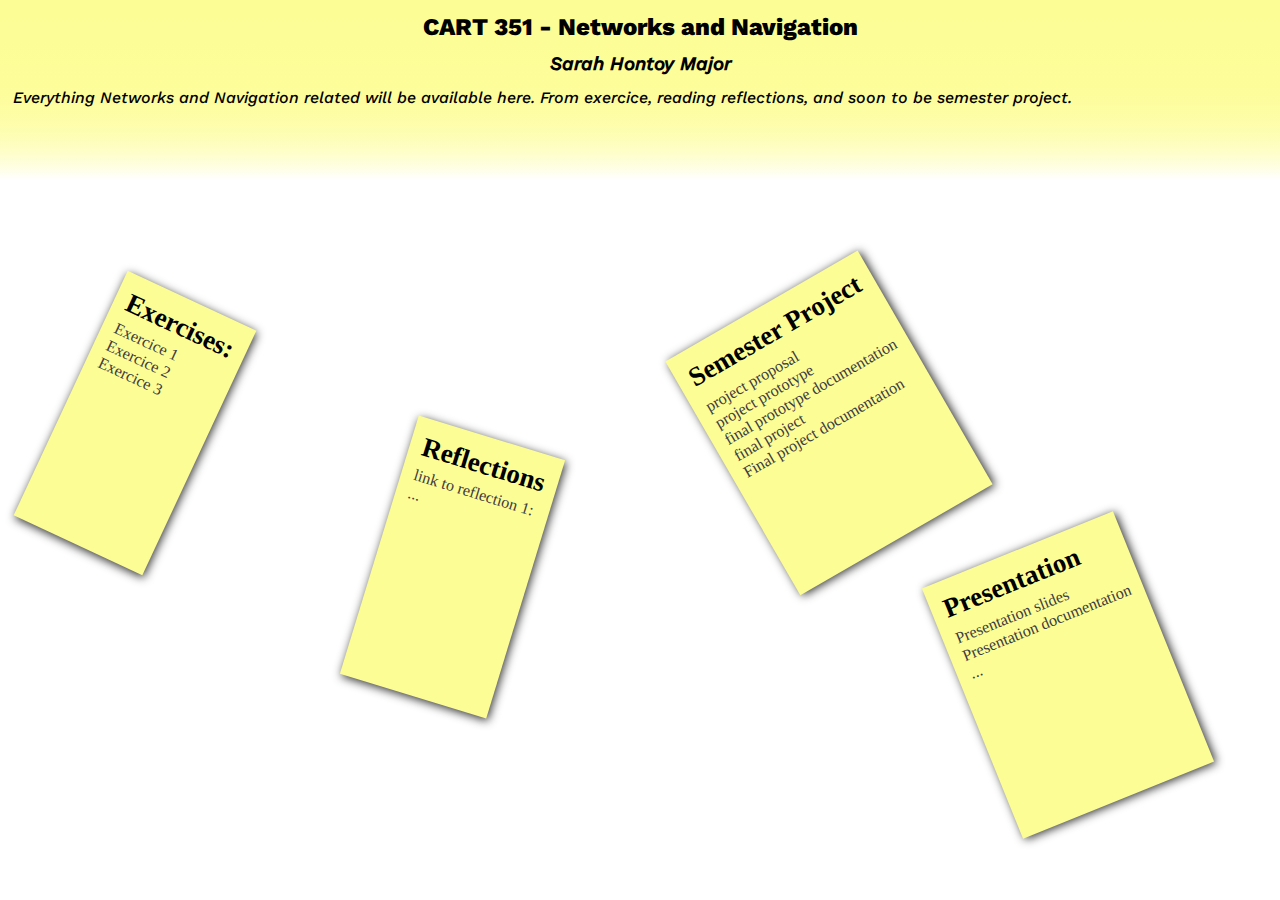
==== personal_website/networks.html @ bc9ed526 "PW: made networks page into a cork board with zoomable post-its (all different class content)" ====
<!DOCTYPE html>
<html>
  <head>
    <title>TEMPLATE CART 360 PAGE</title>
    <link rel="stylesheet" type="text/css" href="css/networks.css" />
  </head>
  <body>
    <!-- the header div -->
    <header>
      <h2>CART 351 - Networks and Navigation</h2>
      <h3>Sarah Hontoy Major</h3>

      <p>
        Everything Networks and Navigation related will be available here. From
        exercice, reading reflections, and soon to be semester project.
      </p>
    </header>
    <!-- the main div -->
    <main>
      <div class="classContent">
        <div class="content exercices">
          <li>
            <h4>Exercises:</h4>
            <ul>
              <li><a href="#"> Exercice 1 </a></li>
              <li><a href="#"> Exercice 2</a></li>
              <li><a href="#"> Exercice 3</a></li>
            </ul>
          </li>
        </div>

        <div class="content project">
          <li>
            <h4>Semester Project</h4>
            <ul>
              <li><a href="#"> project proposal</a></li>
              <li><a href="#"> project prototype</a></li>
              <li><a href="#"> final prototype documentation</a></li>
              <li><a href="#"> final project</a></li>
              <li><a href="#"> Final project documentation</a></li>
            </ul>
          </li>
        </div>

        <div class="content reflections">
          <li>
            <h4>Reflections</h4>
            <ul>
              <li><a href="#"> link to reflection 1:</a></li>
              <li><a href="#">...</a></li>
            </ul>
          </li>
        </div>

        <div class="content presentation">
          <li>
            <h4>Presentation</h4>
            <ul>
              <li><a href="#"> Presentation slides</a></li>
              <li><a href="#"> Presentation documentation</a></li>
              <li><a href="#">...</a></li>
            </ul>
          </li>
        </div>
      </div>
    </main>

    <!-- the footer div -->
    <footer></footer>
  </body>
</html>
---- personal_website/css/networks.css ----
@font-face {
  font-family: "workSans-extraBold";
  src: url(../fonts/WorkSans-ExtraBold.ttf);
}

@font-face {
  font-family: "workSans-mediumItalic";
  src: url(../fonts/WorkSans-MediumItalic.ttf);
}

@font-face {
  font-family: "workSans-regular";
  src: url(../fonts/WorkSans-Regular.ttf);
}

* {
  margin: 0;
  padding: 0;
  box-sizing: border-box;
}

header {
  height: 20vh;
  padding: 1%;
  background-image: linear-gradient(to bottom, #fdfd96, 85%, #fdfd9600);
}

header h2 {
  font-family: "workSans-extraBold";
}

header h3 {
  font-family: "workSans-mediumItalic";
  padding: 1%;
}

header p {
  font-family: "workSans-mediumItalic";
}

body {
  width: 100vw;
  height: 100vh;
  background: url(../images/networks_background_img.png) no-repeat fixed center
    center;
  background-size: cover;
}

li,
ul {
  list-style-type: none;
}

h2 {
  text-align: center;
}
h3 {
  text-align: center;
}

div.classContent {
  display: flex;
  height: 80vh;
  width: 100vw;
  overflow: auto;
}

div.content {
  z-index: 5;
  max-height: 30vh;
  max-width: 30vh;
  background-color: #fdfd96;
  transition: all 1s;
  box-shadow: 2px 2px 10px #333;
  font-family: "Permanent Marker";
  display: flex;
  align-items: flex-start;
  padding: 1%;
  font-size: 3vh;
  overflow: auto;
}

/* Set the post-its (content) to react when hovered over.
Set the links to no text decoration*/

div.content:hover {
  transform: rotate(-7deg) scale(1.5);
  box-shadow: 4px 4px 15px #333;
  z-index: 6;
}

div.content a:link {
  color: #3e3c41;
  text-decoration: none;
}

div.content a:visited {
  color: #3e3c41;
  text-decoration: none;
}

/* Set font sizes for everything in the post-it*/

div.content h4 {
  font-size: 100%;
  margin-bottom: 4%;
}

div.content ul {
  font-size: 60%;
}

/* Set all post-its to different location and angle (rotation)*/

.exercices {
  position: relative;
  top: 15%;
  left: 5%;
  transform: rotate(25deg);
}

.project {
  position: relative;
  top: 15%;
  left: 45%;
  transform: rotate(-30deg);
}

.reflections {
  position: relative;
  top: 35%;
  left: 1%;
  transform: rotate(17deg);
}

.presentation {
  position: relative;
  top: 50%;
  left: 35%;
  transform: rotate(-22deg);
}

/* Set scroll bar in case of overflow for content*/
.content::-webkit-scrollbar {
  width: 5px;
}
/* Track */
.content::-webkit-scrollbar-track {
  background: #c2bfb8;
}
/* Handle */
.content::-webkit-scrollbar-thumb {
  background: #c2bfb8;
}
/* Handle on hover */
.content::-webkit-scrollbar-thumb:hover {
  background: #3e3c41;
}
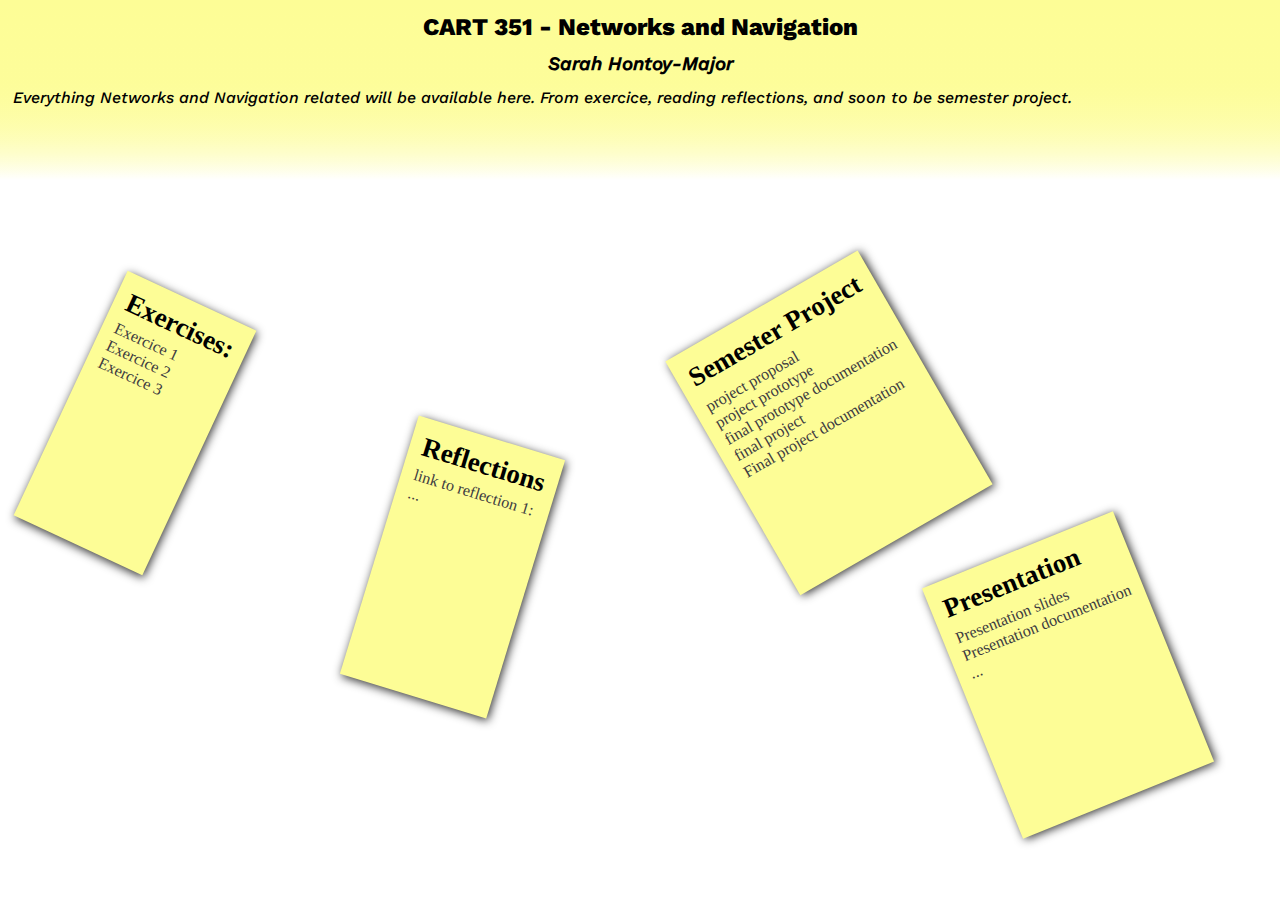
==== commit 46aeb72c: "PW: Changed background image to home page, still need adjusting" ====
--- a/personal_website/networks.html
+++ b/personal_website/networks.html
@@ -8,7 +8,7 @@
     <!-- the header div -->
     <header>
       <h2>CART 351 - Networks and Navigation</h2>
-      <h3>Sarah Hontoy Major</h3>
+      <h3>Sarah Hontoy-Major</h3>
 
       <p>
         Everything Networks and Navigation related will be available here. From
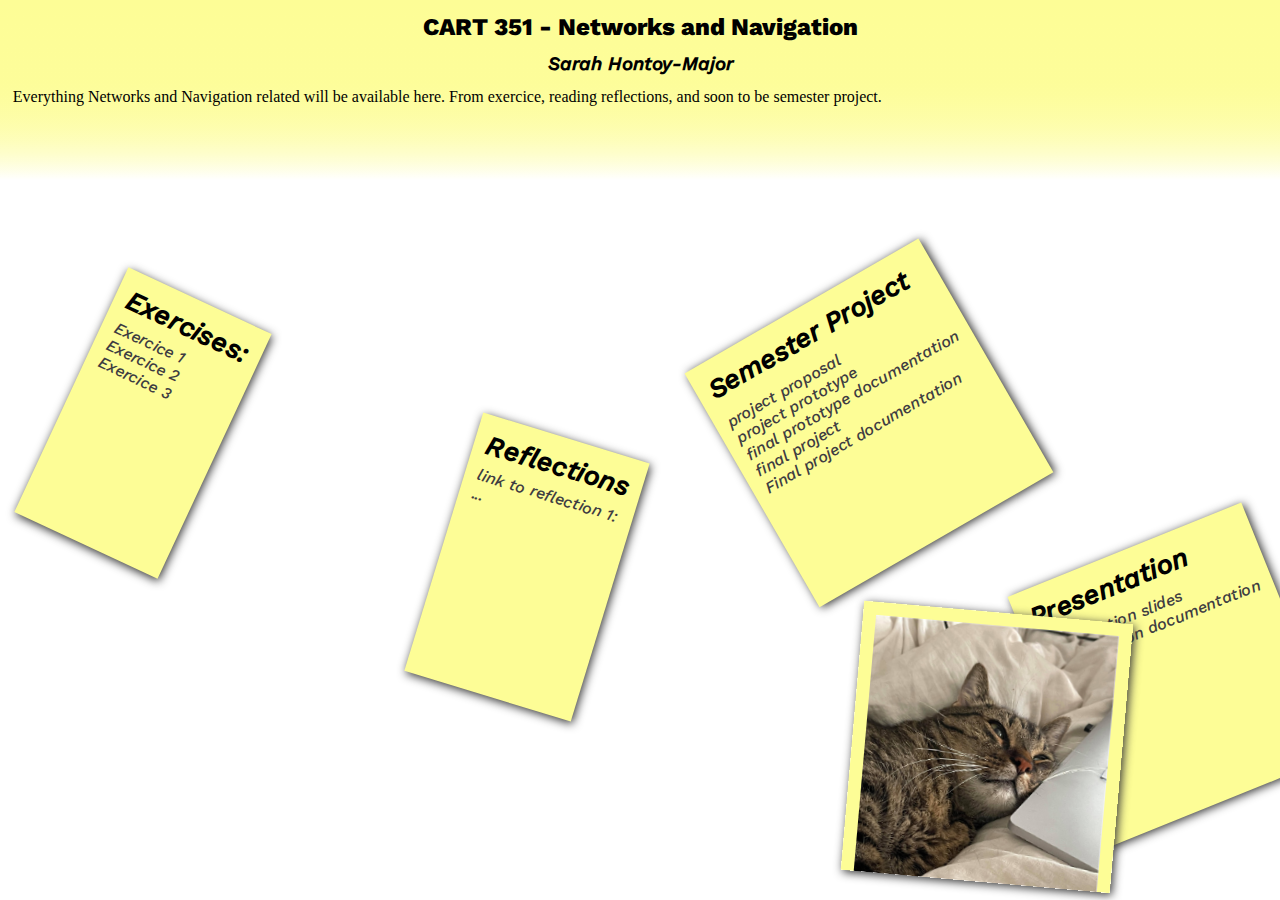
==== commit 730d914a: "PW: Better home page images, added img of minet in 351 becoz" ====
--- a/personal_website/networks.html
+++ b/personal_website/networks.html
@@ -62,6 +62,18 @@
             </ul>
           </li>
         </div>
+
+        <div class="content minet">
+          <figure>
+            <img
+              src="images\minet.jpg"
+              alt="minet aka el lover boy sir minour le chat-pito Napoleon de la bonne appart W (silent) I"
+            />
+            <figcaption>
+              Here's a picture of Minet, my cat, because I can
+            </figcaption>
+          </figure>
+        </div>
       </div>
     </main>
 
--- a/personal_website/css/networks.css
+++ b/personal_website/css/networks.css
@@ -27,15 +27,16 @@
 
 header h2 {
   font-family: "workSans-extraBold";
+  text-align: center;
 }
 
 header h3 {
   font-family: "workSans-mediumItalic";
   padding: 1%;
+  text-align: center;
 }
 
 header p {
-  font-family: "workSans-mediumItalic";
 }
 
 body {
@@ -49,13 +50,7 @@
 li,
 ul {
   list-style-type: none;
-}
-
-h2 {
-  text-align: center;
-}
-h3 {
-  text-align: center;
+  font-family: "workSans-mediumItalic";
 }
 
 div.classContent {
@@ -140,6 +135,18 @@
   transform: rotate(-22deg);
 }
 
+.minet {
+  position: relative;
+  top: 60%;
+  left: 0%;
+  transform: rotate(5deg);
+}
+
+.minet img {
+  width: 100%;
+  height: 100%;
+}
+
 /* Set scroll bar in case of overflow for content*/
 .content::-webkit-scrollbar {
   width: 5px;
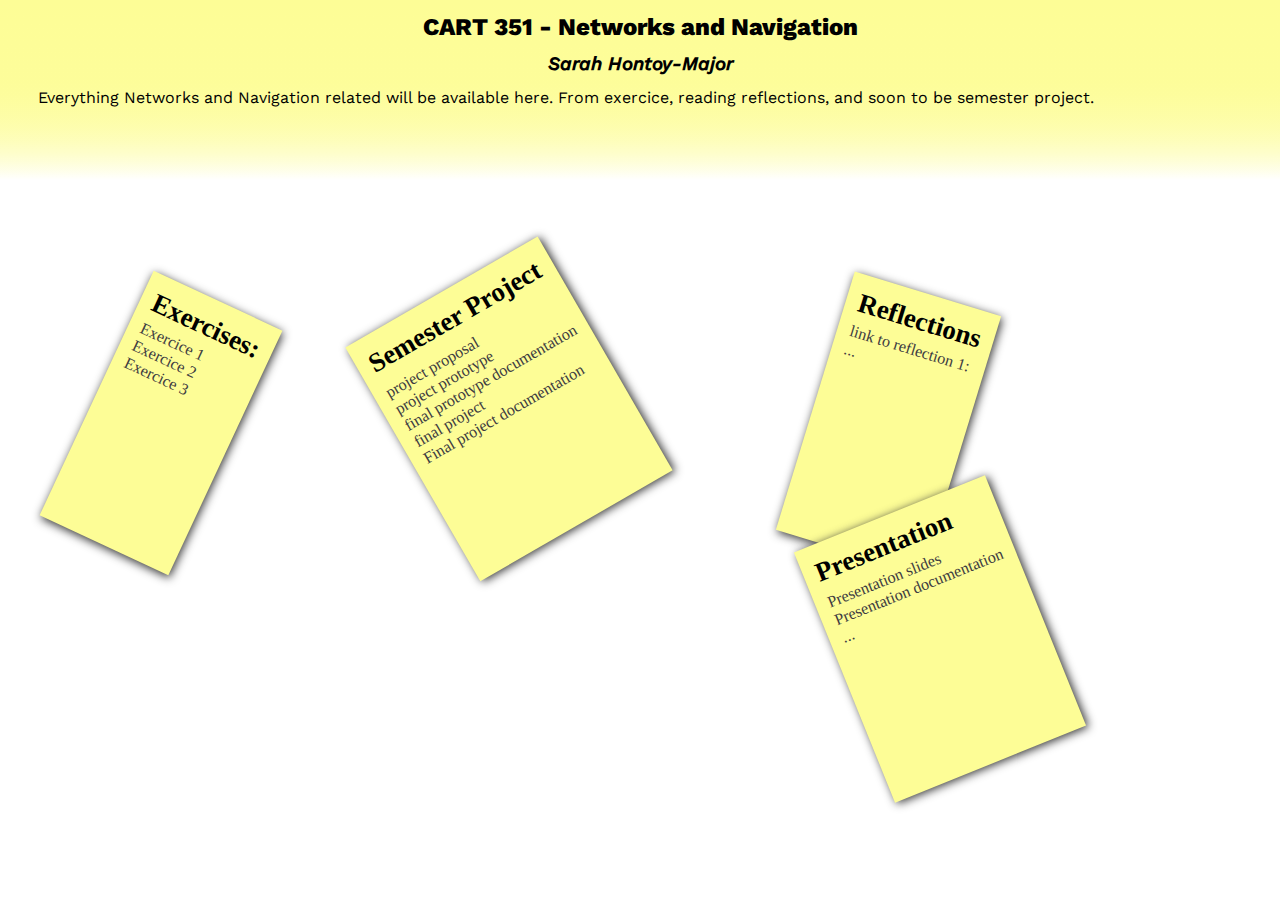
==== commit 784578a1: "PW: messed up minet's image size and commented it out" ====
--- a/personal_website/networks.html
+++ b/personal_website/networks.html
@@ -63,10 +63,11 @@
           </li>
         </div>
 
-        <div class="content minet">
+        <!--  <div class="content minet">
           <figure>
             <img
               src="images\minet.jpg"
+              height="150px"
               alt="minet aka el lover boy sir minour le chat-pito Napoleon de la bonne appart W (silent) I"
             />
             <figcaption>
@@ -74,6 +75,7 @@
             </figcaption>
           </figure>
         </div>
+-->
       </div>
     </main>
 
--- a/personal_website/css/networks.css
+++ b/personal_website/css/networks.css
@@ -12,6 +12,8 @@
   font-family: "workSans-regular";
   src: url(../fonts/WorkSans-Regular.ttf);
 }
+
+@import url("https://fonts.googleapis.com/css2?family=Permanent+Marker&display=swap");
 
 * {
   margin: 0;
@@ -37,6 +39,10 @@
 }
 
 header p {
+  font-family: "workSans-regular";
+  text-align: left;
+  padding-left: 2%;
+  padding-right: 2%;
 }
 
 body {
@@ -50,7 +56,6 @@
 li,
 ul {
   list-style-type: none;
-  font-family: "workSans-mediumItalic";
 }
 
 div.classContent {
@@ -67,7 +72,7 @@
   background-color: #fdfd96;
   transition: all 1s;
   box-shadow: 2px 2px 10px #333;
-  font-family: "Permanent Marker";
+  font-family: "Permanent Marker", cursive;
   display: flex;
   align-items: flex-start;
   padding: 1%;
@@ -110,41 +115,47 @@
 .exercices {
   position: relative;
   top: 15%;
-  left: 5%;
+  left: 7%;
   transform: rotate(25deg);
 }
 
 .project {
   position: relative;
-  top: 15%;
-  left: 45%;
+  top: 13%;
+  left: 20%;
   transform: rotate(-30deg);
 }
 
 .reflections {
   position: relative;
-  top: 35%;
-  left: 1%;
+  top: 15%;
+  left: 35%;
   transform: rotate(17deg);
 }
 
 .presentation {
   position: relative;
-  top: 50%;
-  left: 35%;
+  top: 45%;
+  left: 25%;
   transform: rotate(-22deg);
 }
 
 .minet {
   position: relative;
-  top: 60%;
-  left: 0%;
+  top: 50%;
+  right: 30%;
+
   transform: rotate(5deg);
 }
 
+.minet figure {
+}
+
 .minet img {
-  width: 100%;
-  height: 100%;
+}
+
+.minet figcaption {
+  font-size: 50%;
 }
 
 /* Set scroll bar in case of overflow for content*/
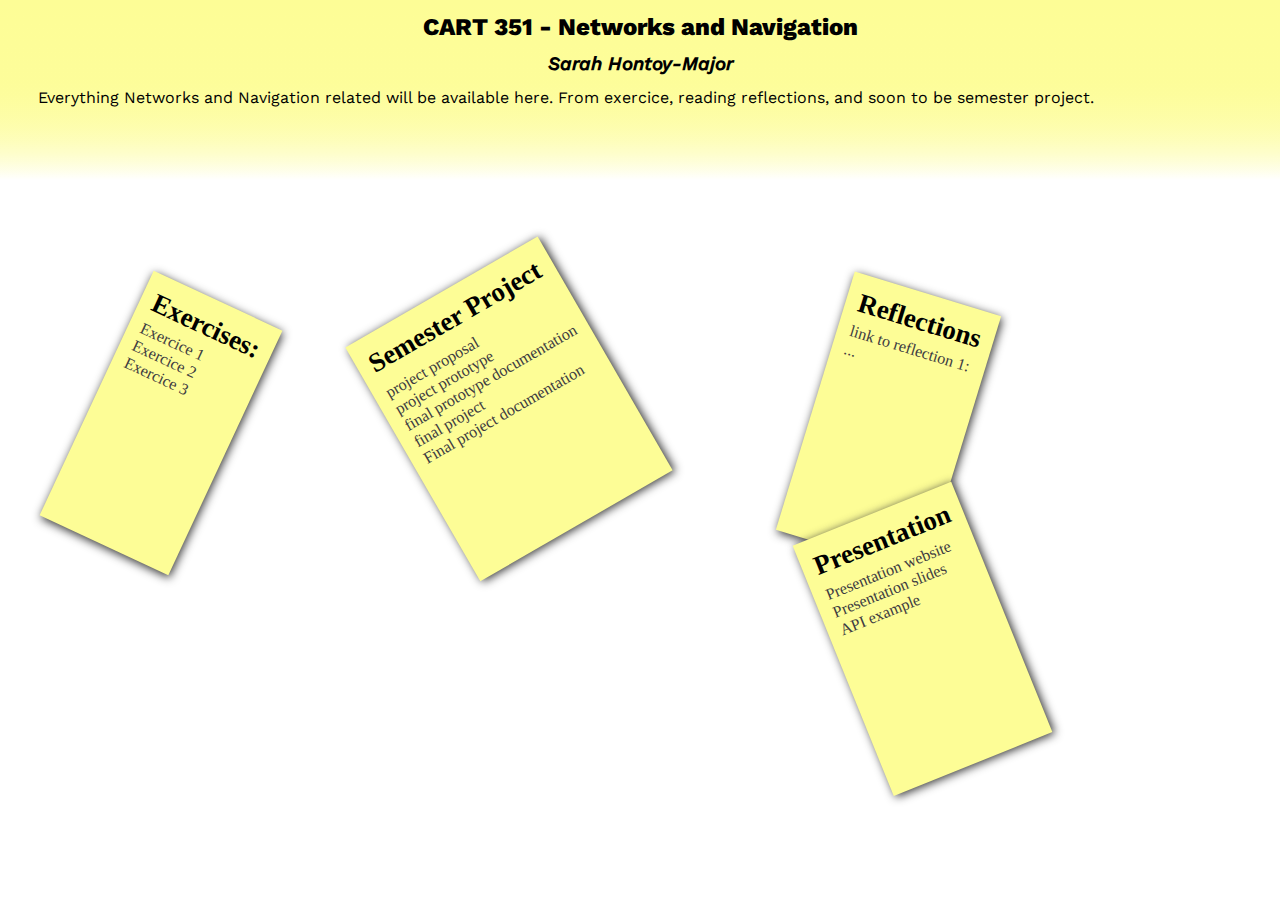
==== commit 8ce15b56: "Update networks API presentation" ====
--- a/personal_website/networks.html
+++ b/personal_website/networks.html
@@ -56,9 +56,24 @@
           <li>
             <h4>Presentation</h4>
             <ul>
-              <li><a href="#"> Presentation slides</a></li>
-              <li><a href="#"> Presentation documentation</a></li>
-              <li><a href="#">...</a></li>
+              <li>
+                <a
+                  href="https://hybrid.concordia.ca/ma_ordon/CART351_MG_MainSite/assignments/presentation-folder/Presentation/index.html"
+                >
+                  Presentation website
+                </a>
+              </li>
+              <li>
+                <a href="images/networks-presentation.pdf">
+                  Presentation slides</a
+                >
+              </li>
+              <li>
+                <a
+                  href="https://hybrid.concordia.ca/ma_ordon/CART351_MG_MainSite/assignments/presentation-folder/Presentation/"
+                  >API example</a
+                >
+              </li>
             </ul>
           </li>
         </div>
